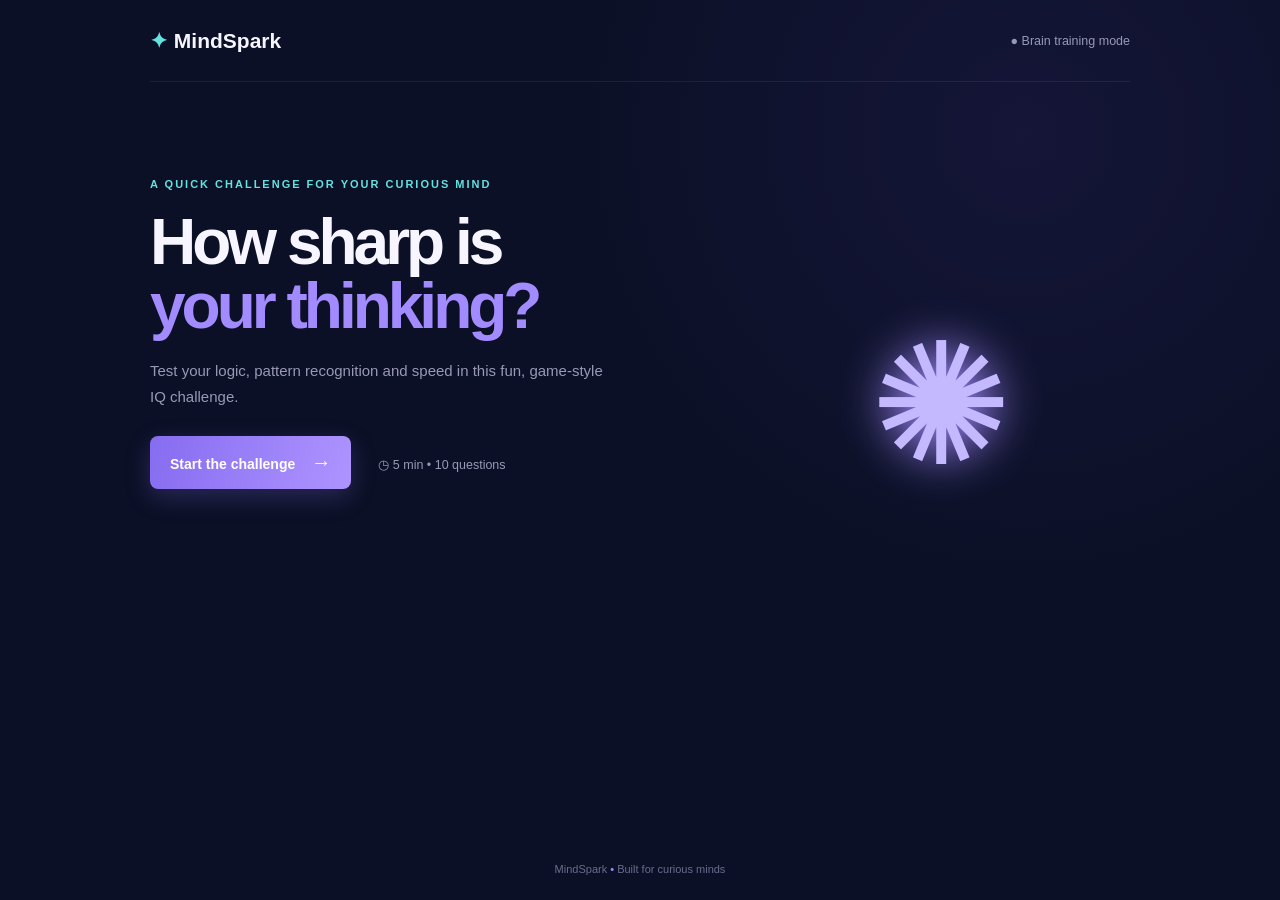
==== app/src/main/assets/index.html @ b19a2740 "Add Android WebView app project for the IQ game with AdMob configuration" ====
<!doctype html>
<html lang="en">
<head>
  <meta charset="UTF-8" />
  <meta name="viewport" content="width=device-width,initial-scale=1" />
  <meta name="theme-color" content="#0b1026" />
  <title>MindSpark IQ Test</title>
  <link rel="stylesheet" href="style.css" />
</head>
<body>
  <main class="app">
    <header>
      <b><i>✦</i> MindSpark</b>
      <small>● Brain training mode</small>
    </header>

    <section id="home" class="screen active">
      <div class="hero">
        <p class="eyebrow">A quick challenge for your curious mind</p>
        <h1>How sharp is<br><span>your thinking?</span></h1>
        <p>Test your logic, pattern recognition and speed in this fun, game-style IQ challenge.</p>
        <button class="primary" id="start">Start the challenge <strong>→</strong></button>
        <small class="meta">◷ 5 min • 10 questions</small>
      </div>
      <div class="orb">✺</div>
    </section>

    <section id="quiz" class="screen">
      <div class="quiz-top">
        <div>
          <p class="eyebrow">MindSpark challenge</p>
          <h2>Question <span id="num">1</span><em>/ 10</em></h2>
        </div>
        <strong class="timer">◷ <span id="time">30</span>s</strong>
      </div>
      <div class="track"><i id="progress"></i></div>
      <article>
        <label id="type"></label>
        <h3 id="question"></h3>
        <div id="visual" class="visual"></div>
        <div id="answers" class="answers"></div>
        <button class="primary next" id="next" disabled>Lock in answer →</button>
      </article>
      <p class="tip">✦ Trust your first instinct. There are no trick questions.</p>
    </section>

    <section id="result" class="screen result">
      <p class="eyebrow">Challenge complete</p>
      <h2>Your mind is <span id="mood">on fire!</span></h2>
      <p id="message"></p>
      <div class="result-box">
        <div class="score">
          <div><b id="score">0</b><small>/ 100</small></div>
          <span>MindSpark score</span>
        </div>
        <div class="stats">
          <p>Correct answers <b id="correct"></b></p>
          <p>Thinking style <b id="style"></b></p>
          <p>Best category <b id="category"></b></p>
        </div>
      </div>
      <button class="primary" id="again">Play again ↻</button>
      <button class="secondary" id="share">Share result ↗</button>
      <p id="note"></p>
    </section>

    <footer>MindSpark <i>•</i> Built for curious minds</footer>
  </main>

  <script src="ads-config.js"></script>
  <script src="script.js"></script>
</body>
</html>
---- app/src/main/assets/style.css ----
:root{--bg:#0b1026;--card:#151b3b;--text:#f7f5ff;--muted:#9999b7;--purple:#a28bff;--cyan:#65e2df}*{box-sizing:border-box}body{margin:0;background:radial-gradient(circle at 80% 15%,#28205b55,transparent 35%),var(--bg);color:var(--text);font:15px Arial,sans-serif}.app{max-width:1050px;min-height:100vh;margin:auto;padding:0 35px;display:flex;flex-direction:column}header{height:82px;border-bottom:1px solid #ffffff12;display:flex;align-items:center;justify-content:space-between}header b{font-size:21px}header i,.eyebrow{color:var(--cyan);font-style:normal}header small{color:var(--muted)}.screen{display:none;flex:1;animation:in .35s ease}.screen.active{display:block}@keyframes in{from{opacity:0;transform:translateY(10px)}}.hero{padding:85px 0;max-width:540px}.eyebrow{font-size:11px;text-transform:uppercase;letter-spacing:2px;font-weight:bold}.hero h1{font-size:64px;line-height:1;letter-spacing:-4px;margin:20px 0}.hero h1 span,.result h2 span{color:var(--purple)}.hero p:not(.eyebrow),#message{color:var(--muted);line-height:1.7;max-width:470px}.primary,.secondary{border:0;border-radius:8px;padding:15px 20px;color:white;cursor:pointer;font-weight:bold;font-size:14px;margin:12px 8px 12px 0}.primary{background:linear-gradient(105deg,#866cf0,#ae94ff);box-shadow:0 8px 25px #8068dd44}.secondary{background:transparent;border:1px solid #ffffff22}.primary strong{font-size:20px;margin-left:12px}.meta{color:var(--muted);margin-left:15px}.orb{float:right;margin-top:-280px;margin-right:12%;font-size:170px;color:#c4b8ff;text-shadow:0 0 45px #a28bff;animation:pulse 4s infinite}@keyframes pulse{50%{transform:scale(1.1)}}footer{text-align:center;color:#686d8c;padding:25px;font-size:11px}footer i{color:var(--purple);font-style:normal}.quiz-top{display:flex;align-items:end;justify-content:space-between;padding:55px 0 20px}.quiz-top h2{font-size:34px;margin:10px 0}.quiz-top em{font-size:17px;color:#6c7092;font-style:normal}.timer{color:var(--cyan);font-size:20px}.track{height:5px;background:#282e50}.track i{display:block;height:100%;width:10%;background:linear-gradient(90deg,var(--cyan),var(--purple));transition:.3s}article{max-width:700px;margin:35px auto;padding:35px;text-align:center;background:#151b3bcc;border:1px solid #ffffff16;border-radius:14px}article label{font-size:10px;letter-spacing:2px;color:var(--cyan);font-weight:bold}article h3{font-size:25px;line-height:1.3}.visual{height:55px;color:var(--purple);font-size:32px;letter-spacing:8px}.answers{display:grid;grid-template-columns:1fr 1fr;gap:11px}.answer{padding:15px;border:1px solid #ffffff18;border-radius:7px;background:#ffffff05;color:white;text-align:left;cursor:pointer}.answer.selected{border-color:var(--cyan);background:#65e2df20}.answer.correct{border-color:#66e7b0;background:#66e7b022}.answer.wrong{border-color:#ff809c;background:#ff809c22}.next{margin-top:22px}.tip{text-align:center;color:#777c9a;font-size:12px}.result{text-align:center;padding:65px 0}.result h2{font-size:47px;margin:10px}.result-box{max-width:680px;margin:35px auto;display:grid;grid-template-columns:1fr 1fr;gap:16px;text-align:left}.score,.stats{background:var(--card);border:1px solid #ffffff18;border-radius:13px;padding:30px}.score{text-align:center}.score div{font-size:42px;font-weight:bold;color:var(--cyan)}.score small{font-size:13px;color:var(--muted)}.score span{display:block;color:var(--muted);margin-top:15px}.stats p{border-bottom:1px solid #ffffff14;padding-bottom:14px;color:var(--muted)}.stats b{float:right;color:var(--cyan)}#note{color:var(--cyan);font-size:12px}@media(max-width:650px){.app{padding:0 18px}header small{display:none}.hero{padding:55px 0}.hero h1{font-size:52px}.orb{float:none;margin:0;text-align:center;font-size:120px}.answers,.result-box{grid-template-columns:1fr}article{padding:25px 15px}.result h2{font-size:36px}}
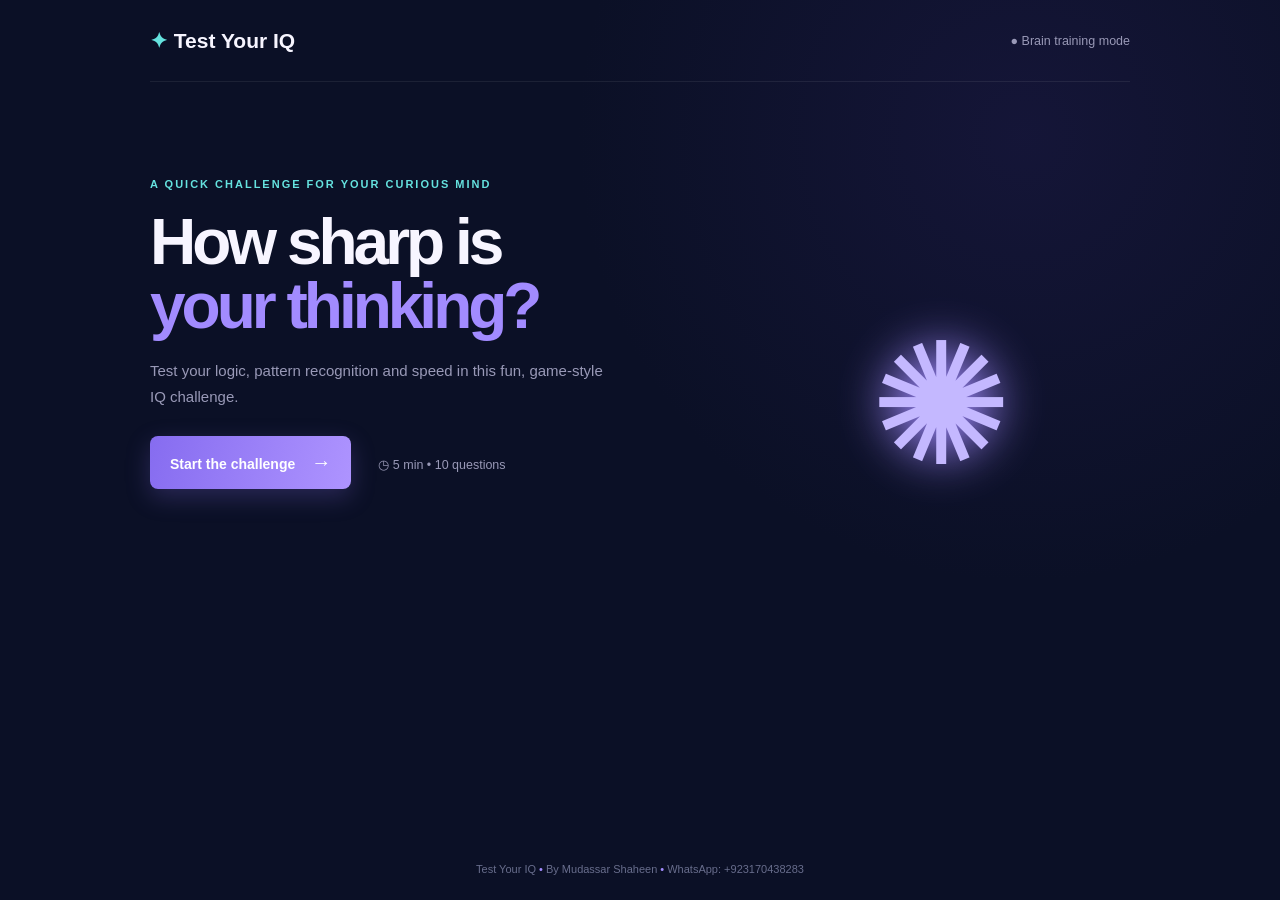
==== commit 575882bd: "Rebrand app as Test Your IQ, add Mudassar Shaheen contact details, and install a custom IQ-themed ic" ====
--- a/app/src/main/assets/index.html
+++ b/app/src/main/assets/index.html
@@ -4,13 +4,13 @@
   <meta charset="UTF-8" />
   <meta name="viewport" content="width=device-width,initial-scale=1" />
   <meta name="theme-color" content="#0b1026" />
-  <title>MindSpark IQ Test</title>
+  <title>Test Your IQ</title>
   <link rel="stylesheet" href="style.css" />
 </head>
 <body>
   <main class="app">
     <header>
-      <b><i>✦</i> MindSpark</b>
+      <b><i>✦</i> Test Your IQ</b>
       <small>● Brain training mode</small>
     </header>
 
@@ -28,7 +28,7 @@
     <section id="quiz" class="screen">
       <div class="quiz-top">
         <div>
-          <p class="eyebrow">MindSpark challenge</p>
+          <p class="eyebrow">Test Your IQ challenge</p>
           <h2>Question <span id="num">1</span><em>/ 10</em></h2>
         </div>
         <strong class="timer">◷ <span id="time">30</span>s</strong>
@@ -51,7 +51,7 @@
       <div class="result-box">
         <div class="score">
           <div><b id="score">0</b><small>/ 100</small></div>
-          <span>MindSpark score</span>
+          <span>Test Your IQ score</span>
         </div>
         <div class="stats">
           <p>Correct answers <b id="correct"></b></p>
@@ -64,7 +64,7 @@
       <p id="note"></p>
     </section>
 
-    <footer>MindSpark <i>•</i> Built for curious minds</footer>
+    <footer>Test Your IQ <i>•</i> By Mudassar Shaheen <i>•</i> WhatsApp: +923170438283</footer>
   </main>
 
   <script src="ads-config.js"></script>
